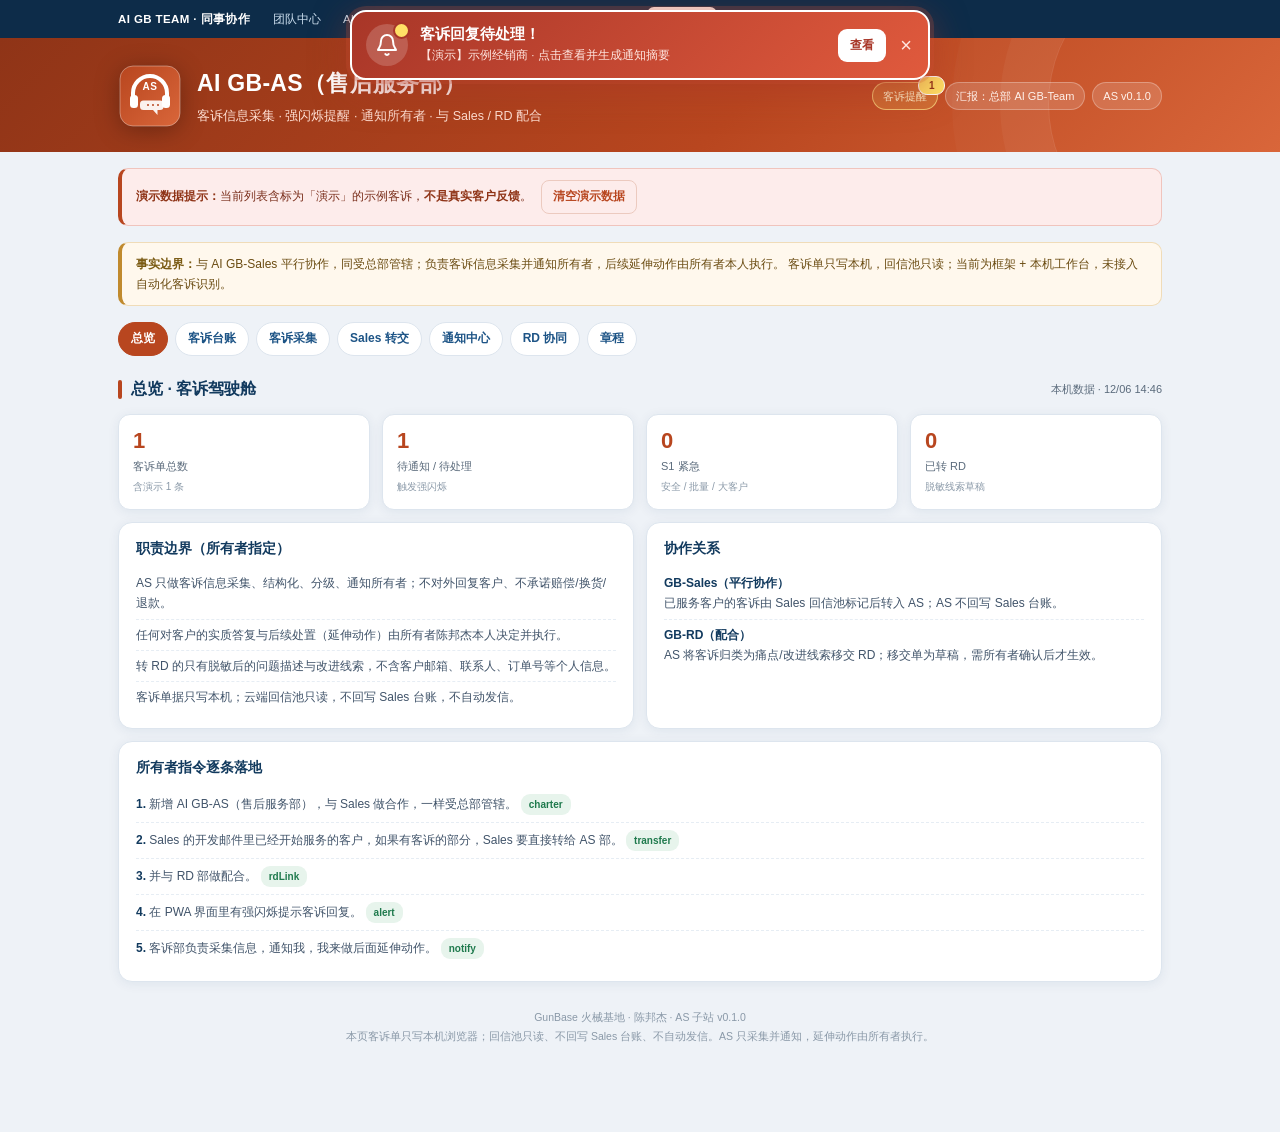
==== as/index.html @ 70950456 "feat(pm,as): 补齐 PM / AS 两个子站进仓库 — 修掉底部导航点了 404 事实：pm/ 与 as/ 于 2026-11-28 建好后只在本地，从未 git add， GitHub " ====
<!DOCTYPE html>
<html lang="zh-CN">
<head>
<meta charset="UTF-8">
<meta name="viewport" content="width=device-width, initial-scale=1.0, viewport-fit=cover">
<meta name="theme-color" content="#b8461f">
<meta name="robots" content="noindex">
<meta name="description" content="AI GB-AS（售后服务部）· 客诉采集、分级、强闪烁提醒与通知所有者">
<meta name="apple-mobile-web-app-capable" content="yes">
<meta name="mobile-web-app-capable" content="yes">
<meta name="apple-mobile-web-app-status-bar-style" content="black-translucent">
<meta name="apple-mobile-web-app-title" content="AI GB-AS">
<link rel="apple-touch-icon" href="./assets/apple-touch-icon.png">
<link rel="icon" type="image/png" sizes="192x192" href="./assets/icon-192.png">
<link rel="manifest" href="./manifest.webmanifest">
<title>AI GB-AS（售后服务部）</title>
<link rel="stylesheet" href="./style.css">
</head>
<body>
<div class="gb-verb" id="gbVerBar">
  <span class="gb-verb-t">发现新版本 <b id="gbVerNum"></b>，当前显示的是旧副本</span>
  <button type="button" class="gb-verb-go" id="gbVerGo">立即更新</button>
  <button type="button" class="gb-verb-x" id="gbVerX" aria-label="稍后">&#215;</button>
</div>
<div class="gb-bar"><div class="wrap">
  <span class="gb-brand">AI GB TEAM · 同事协作</span>
  <nav aria-label="同事导航">
    <a href="../index.html">团队中心</a>
    <a href="../sales/index.html">AI GB-Sales</a>
    <a href="../marketing/index.html">AI GB-MKT</a>
    <a href="../rd/index.html">AI GB-RD</a>
    <a href="../pm/index.html">AI GB-PM</a>
    <a class="here" href="./index.html">AI GB-AS</a>
    <a href="../fin/index.html?v=20261128b">Fin 🔒</a>
  </nav>
</div></div>
<header>
  <div class="wrap hd">
    <img src="./assets/as-logo.svg" alt="AI GB-AS 徽章" width="64" height="64">
    <div>
      <h1>AI GB-AS（售后服务部）</h1>
      <div class="sub" id="asSub">客诉信息采集 · 强闪烁提醒 · 通知所有者 · 与 Sales / RD 配合</div>
    </div>
    <div class="hd-pills">
      <span class="pill as-alert" id="asPill" data-n="0" title="有客诉回复待处理">客诉提醒</span>
      <span class="pill">汇报：总部 AI GB-Team</span>
      <span class="pill" id="verPill"></span>
    </div>
  </div>
</header>

<div class="wrap">
  <div class="notice demo" id="demoNotice" style="display:none">
    <b>演示数据提示：</b>当前列表含标为「演示」的示例客诉，<b>不是真实客户反馈</b>。
    <button class="btn" id="clearDemo" style="margin-left:6px">清空演示数据</button>
  </div>
  <div class="notice" id="truthNotice"></div>

  <div class="switcher" id="viewSwitch" role="tablist" aria-label="AS 工作台视图"></div>

  <!-- 总览 -->
  <section data-view="overview">
    <div class="sh"><span class="bar"></span><h2>总览 · 客诉驾驶舱</h2><span class="hint" id="ovMeta"></span></div>
    <div id="ovBody"></div>
  </section>

  <!-- 客诉台账 -->
  <section data-view="cases" hidden>
    <div class="sh"><span class="bar"></span><h2>客诉台账</h2><span class="hint" id="casesMeta"></span></div>
    <div id="casesBody"></div>
  </section>

  <!-- 采集 -->
  <section data-view="intake" hidden>
    <div class="sh"><span class="bar"></span><h2>客诉采集</h2><span class="hint">Sales 转交预填 / 手工录入 · 只存本机</span></div>
    <div class="card pad">
      <div class="form-grid" id="intakeForm"></div>
      <div style="margin-top:13px;display:flex;gap:8px;flex-wrap:wrap;align-items:center">
        <button class="btn primary" id="saveCase">保存为客诉单</button>
        <button class="btn ghost" id="resetForm">清空表单</button>
        <span style="font-size:10.5px;color:#9aa8b6">保存后立即触发提醒并生成通知摘要；AS 不自动对外发信。</span>
      </div>
    </div>
  </section>

  <!-- Sales 转交 -->
  <section data-view="transfer" hidden>
    <div class="sh"><span class="bar"></span><h2>Sales 转交 · 回信池</h2><span class="hint" id="transferMeta"></span></div>
    <div class="card pad" id="transferBody"></div>
  </section>

  <!-- 通知中心 -->
  <section data-view="notify" hidden>
    <div class="sh"><span class="bar"></span><h2>通知中心</h2><span class="hint" id="notifyMeta"></span></div>
    <div id="notifyBody"></div>
  </section>

  <!-- RD 协同 -->
  <section data-view="rd" hidden>
    <div class="sh"><span class="bar"></span><h2>与 AI GB-RD 配合</h2><span class="hint">脱敏痛点线索移交单草稿</span></div>
    <div id="rdBody"></div>
  </section>

  <!-- 章程 -->
  <section data-view="charter" hidden>
    <div class="sh"><span class="bar"></span><h2>角色章程与边界</h2><span class="hint">所有者指定 · 逐条可核对</span></div>
    <div id="charterBody"></div>
  </section>

  <footer>
    <div id="footMeta"></div>
    <div>本页客诉单只写本机浏览器；回信池只读、不回写 Sales 台账、不自动发信。AS 只采集并通知，延伸动作由所有者执行。</div>
  </footer>
</div>

<nav class="gb-tabbar" aria-label="同事切换">
  <a href="../index.html"><svg viewBox="0 0 24 24" fill="none" stroke="currentColor" stroke-width="2" stroke-linecap="round" stroke-linejoin="round"><path d="M3 10.5 12 3l9 7.5"/><path d="M5.5 9.5V21h13V9.5"/><path d="M10 21v-6h4v6"/></svg><span>团队中心</span></a>
  <a href="../sales/index.html"><svg viewBox="0 0 24 24" fill="none" stroke="currentColor" stroke-width="2" stroke-linecap="round" stroke-linejoin="round"><rect x="2.5" y="7" width="19" height="13" rx="2.5"/><path d="M8.5 7V5.2A1.2 1.2 0 0 1 9.7 4h4.6a1.2 1.2 0 0 1 1.2 1.2V7"/><path d="M2.5 12.5h19"/></svg><span>Sales</span></a>
  <a href="../marketing/index.html"><svg viewBox="0 0 24 24" fill="none" stroke="currentColor" stroke-width="2" stroke-linecap="round" stroke-linejoin="round"><path d="M3 10v4a1.5 1.5 0 0 0 1.5 1.5H7l6.5 4V4.5L7 8.5H4.5A1.5 1.5 0 0 0 3 10Z"/><path d="M17 8.5a4 4 0 0 1 0 7"/><path d="M7 15.5V20"/></svg><span>MKT</span></a>
  <a href="../rd/index.html"><svg viewBox="0 0 24 24" fill="none" stroke="currentColor" stroke-width="2" stroke-linecap="round" stroke-linejoin="round"><circle cx="12" cy="12" r="9"/><circle cx="12" cy="12" r="4.5"/><path d="M12 1.5v4M12 18.5v4M1.5 12h4M18.5 12h4"/></svg><span>RD</span></a>
  <a href="../pm/index.html"><svg viewBox="0 0 24 24" fill="none" stroke="currentColor" stroke-width="2" stroke-linecap="round" stroke-linejoin="round"><rect x="9" y="2.5" width="6" height="4" rx="1"/><rect x="2" y="17.5" width="6" height="4" rx="1"/><rect x="16" y="17.5" width="6" height="4" rx="1"/><path d="M12 6.5v5M5 17.5v-3h14v3"/></svg><span>PM</span></a>
  <a class="here" href="./index.html"><svg viewBox="0 0 24 24" fill="none" stroke="currentColor" stroke-width="2" stroke-linecap="round" stroke-linejoin="round"><path d="M4 14v-3a8 8 0 0 1 16 0v3"/><rect x="2.5" y="13" width="4" height="7" rx="2"/><rect x="17.5" y="13" width="4" height="7" rx="2"/><path d="M19.5 20a8 8 0 0 1-15 0"/></svg><span>AS</span></a>
  <a href="../fin/index.html?v=20261128b"><svg viewBox="0 0 24 24" fill="none" stroke="currentColor" stroke-width="2" stroke-linecap="round" stroke-linejoin="round"><rect x="3" y="4" width="18" height="16" rx="2"/><path d="M7 8h10M7 12h4M7 16h4"/></svg><span>Fin🔒</span></a>
</nav>

<!-- 强闪烁提醒横幅：客诉回复 -->
<div class="as-banner" id="asBanner" role="alert" aria-live="assertive">
  <div class="ab-ic"><svg viewBox="0 0 24 24" fill="none" stroke="currentColor" stroke-width="2" stroke-linecap="round" stroke-linejoin="round"><path d="M18 8a6 6 0 0 0-12 0c0 7-3 7-3 9h18c0-2-3-2-3-9"/><path d="M13.7 21a2 2 0 0 1-3.4 0"/></svg></div>
  <div class="ab-tx"><b id="abTitle">客诉回复待处理！</b><span id="abSub">点击查看客诉详情并生成通知</span></div>
  <button class="ab-go" id="abGo">查看</button>
  <button class="ab-x" id="abX" title="本次关闭">×</button>
</div>

<!-- 客诉详情/通知抽屉 -->
<div class="as-drawer" id="asDrawer">
  <div class="as-panel">
    <div class="ap-hd">
      <div class="ic"><svg viewBox="0 0 24 24" fill="none" stroke="currentColor" stroke-width="2" stroke-linecap="round" stroke-linejoin="round"><path d="M18 8a6 6 0 0 0-12 0c0 7-3 7-3 9h18c0-2-3-2-3-9"/><path d="M13.7 21a2 2 0 0 1-3.4 0"/></svg></div>
      <div><b>客诉详情 · 通知摘要</b><span id="apMeta">本机采集 · 不自动外发</span></div>
      <button class="x" id="apClose">×</button>
    </div>
    <div class="ap-body" id="apBody"></div>
    <div class="ap-ft">
      <button class="btn ghost" id="apSound" title="开关提示音">🔔</button>
      <div class="info" id="apInfo">复制通知摘要后由所有者自行发送；AS 不代发、不代答复。</div>
      <button class="btn ghost" id="apLater">稍后</button>
      <button class="btn primary" id="apCopy">复制通知摘要</button>
    </div>
  </div>
</div>

<div class="toast" id="toast"></div>

<script src="../shared/gb-team.js"></script>
<script src="./data.js"></script>
<script src="./app.js"></script>
<script src="../shared/tabbar.js"></script>
</body>
</html>
---- as/style.css ----
/* AI GB-AS（售后服务部）· 样式
 * 浅底深字；品牌色=砖红/赤陶，与 Sales 蓝、RD 紫、PM 靛、Fin 深蓝区分。
 * 强闪烁提醒沿用全站 reply-banner 模式并加强（红底 + 发光 + 文字闪烁 + 角标）。
 */
:root{
  --bg:#eef2f7;--card:#fff;--ink:#16212e;--sub:#5b6b7c;--line:#dde5ee;
  --navy:#123a5e;--navy2:#1d5486;--as:#b8461f;--as2:#d9663a;
  --green:#1f7a4d;--greenbg:#e7f4ec;--amber:#9a6b12;--amberbg:#fbf1d9;
  --red:#a83628;--redbg:#fdeceb;--purple:#6b4a9c;--purplebg:#f0ebf8;
  --teal:#126b6b;--tealbg:#e4f2f1;--shadow:0 2px 12px rgba(18,58,94,.07);--r:14px;
}
*{box-sizing:border-box;margin:0;padding:0}
body{background:var(--bg);color:var(--ink);font:15px/1.65 -apple-system,BlinkMacSystemFont,"PingFang SC","Hiragino Sans GB","Microsoft YaHei",sans-serif;padding-bottom:78px;-webkit-font-smoothing:antialiased}
.wrap{max-width:1080px;margin:0 auto;padding:0 18px}

.gb-verb{display:none;position:sticky;top:0;z-index:1200;background:#fff3d9;border-bottom:1px solid #efd5a0;padding:8px 16px;align-items:center;gap:10px;font-size:12.5px;color:#6b4c12}
.gb-verb.show{display:flex}.gb-verb-t{flex:1}
.gb-verb button{font:inherit;border:1px solid #d6b978;background:#fff;border-radius:7px;padding:3px 9px;cursor:pointer;color:#6b4c12}
.gb-bar{background:#0d2c49;color:#cfe0ef;font-size:11.5px}
.gb-bar>.wrap{display:flex;align-items:center;gap:14px;min-height:38px;flex-wrap:wrap;padding-top:5px;padding-bottom:5px}
.gb-brand{font-weight:800;color:#fff;letter-spacing:.4px}
.gb-bar nav{display:flex;gap:4px;flex-wrap:wrap}
.gb-bar nav a{color:#c9dcec;text-decoration:none;padding:3px 9px;border-radius:7px;white-space:nowrap}
.gb-bar nav a.here{background:#fff;color:#0f3252;font-weight:800}

header{background:linear-gradient(135deg,#8f3417 0%,#b8461f 58%,#d9663a 100%);color:#fff;padding:26px 0 24px;position:relative;overflow:hidden}
header::before{content:"";position:absolute;right:-60px;top:-80px;width:290px;height:290px;border:1px solid rgba(255,255,255,.12);border-radius:50%;box-shadow:0 0 0 48px rgba(255,255,255,.04),0 0 0 96px rgba(255,255,255,.025)}
header .hd{display:flex;align-items:center;gap:15px;flex-wrap:wrap;position:relative;z-index:1}
header img{width:64px;height:64px;filter:drop-shadow(0 4px 12px rgba(0,0,0,.3))}
header h1{font-size:23px;font-weight:800;letter-spacing:.3px}
header .sub{font-size:12.5px;color:#ffe0d4;margin-top:3px}
.hd-pills{margin-left:auto;display:flex;gap:7px;flex-wrap:wrap}
.pill{background:rgba(255,255,255,.15);border:1px solid rgba(255,255,255,.28);padding:4px 10px;border-radius:18px;font-size:11px;color:#fff2ec;cursor:pointer}
.pill.as-alert{position:relative;background:rgba(255,224,102,.2);border-color:rgba(255,230,140,.7);color:#fff6d0;display:none}
.pill.as-alert.show{display:inline-flex;animation:asBlink 1s steps(2,start) infinite}
.pill.as-alert::after{content:attr(data-n);position:absolute;top:-7px;right:-8px;min-width:17px;height:17px;padding:0 4px;border-radius:9px;background:#ffe066;color:#8f3417;font-size:10px;font-weight:800;line-height:17px;text-align:center;border:1.5px solid #fff}

.notice{margin:16px 0 0;background:#fff8ed;border:1px solid #f0dcb8;border-left:4px solid #c08a2e;border-radius:10px;padding:11px 14px;font-size:12px;color:#6b4c12;line-height:1.7}
.notice b{color:#7a5a12}
.notice.demo{background:#fdeceb;border-color:#f0c4bd;border-left-color:var(--as);color:#7a2f1c}
.notice.demo b{color:#8f3417}
.switcher{display:flex;gap:7px;flex-wrap:wrap;margin:16px 0 4px}
.switcher button{font:inherit;font-size:12px;font-weight:700;cursor:pointer;border:1px solid var(--line);background:#fff;color:var(--navy2);padding:6px 12px;border-radius:20px}
.switcher button.on{background:var(--as);border-color:var(--as);color:#fff}
section{margin-top:20px}
section[hidden]{display:none}
.sh{display:flex;align-items:center;gap:9px;margin-bottom:11px;flex-wrap:wrap}
.sh .bar{width:4px;height:19px;background:var(--as);border-radius:2px}
.sh h2{font-size:16px;color:var(--navy);font-weight:750}
.sh .hint{font-size:11px;color:var(--sub);margin-left:auto}
.card{background:var(--card);border:1px solid var(--line);border-radius:var(--r);box-shadow:var(--shadow);overflow:hidden}
.pad{padding:15px 17px}
.card h3{font-size:13.5px;color:var(--navy);margin-bottom:8px}
.card p{font-size:12px;color:#41546a;line-height:1.75}
.grid{display:grid;gap:12px}
.g2{grid-template-columns:repeat(auto-fit,minmax(300px,1fr))}
.g3{grid-template-columns:repeat(auto-fit,minmax(210px,1fr))}
.kpi{background:#fff;border:1px solid var(--line);border-radius:12px;padding:13px 14px;box-shadow:var(--shadow)}
.kpi b{display:block;font-size:22px;font-weight:800;color:var(--as);line-height:1.2}
.kpi span{display:block;font-size:11px;color:var(--sub);margin-top:3px}
.kpi small{display:block;font-size:10px;color:#8a99a8;margin-top:4px}
.tag{display:inline-block;font-size:10px;font-weight:750;padding:2px 8px;border-radius:9px;background:#f0f5fa;color:var(--navy2);margin:2px 4px 2px 0}
.tag.g{background:var(--greenbg);color:var(--green)}
.tag.a{background:var(--amberbg);color:var(--amber)}
.tag.r{background:var(--redbg);color:var(--red)}
.tag.p{background:var(--purplebg);color:var(--purple)}
.tag.t{background:var(--tealbg);color:var(--teal)}
.tag.demo{background:#fff3d9;color:#8a5a12}
table{width:100%;border-collapse:collapse;font-size:12px}
th,td{text-align:left;padding:9px 10px;border-bottom:1px solid var(--line);vertical-align:top}
th{background:#f6f9fc;color:var(--navy);font-weight:750;font-size:11px;white-space:nowrap}
tr:last-child td{border-bottom:none}
.scroll{overflow-x:auto}
ul.clean{list-style:none;padding:0}
ul.clean li{font-size:12px;color:#41546a;line-height:1.7;padding:5px 0;border-bottom:1px dashed #e6edf4}
ul.clean li:last-child{border-bottom:none}
ul.clean li b{color:var(--navy)}
.mono{font-family:ui-monospace,SFMono-Regular,Menlo,Consolas,monospace;font-size:11.5px;white-space:pre-wrap;word-break:break-word;background:#f7f9fc;border:1px solid var(--line);border-radius:10px;padding:13px;color:#23384d;max-height:360px;overflow:auto}
.btn{font:inherit;font-size:11.5px;font-weight:750;cursor:pointer;border:1px solid #eccabf;background:var(--redbg);color:var(--as);border-radius:8px;padding:6px 11px}
.btn:hover{background:#f9dcd4}
.btn.primary{background:var(--as);border-color:var(--as);color:#fff}
.btn.primary:hover{background:#9c3a19}
.btn.ghost{background:#eef2f7;border-color:var(--line);color:var(--navy2)}

/* 客诉单卡片 */
.cs-item{background:#fff;border:1px solid var(--line);border-left:4px solid var(--as);border-radius:11px;padding:12px 14px;margin-bottom:10px;box-shadow:var(--shadow)}
.cs-item.s1{border-left-color:#a83628}.cs-item.s2{border-left-color:#b8860b}.cs-item.s3{border-left-color:#1d5486}
.cs-item.archived{opacity:.66}
.cs-meta{display:flex;gap:7px;flex-wrap:wrap;align-items:center;margin-bottom:6px}
.cs-meta .sev{font-size:9.5px;font-weight:800;letter-spacing:.4px;color:#fff;padding:2px 8px;border-radius:10px}
.cs-meta .sev.s1{background:#a83628}.cs-meta .sev.s2{background:#b8860b}.cs-meta .sev.s3{background:#1d5486}
.cs-meta .due{font-size:9.5px;font-weight:800;background:#ffe066;color:#8f3417;padding:2px 8px;border-radius:10px;animation:asBlink 1s steps(2,start) infinite}
.cs-meta .dt{font-size:10.5px;color:#8a97a6;margin-left:auto}
.cs-title{font-size:12.5px;color:var(--navy);font-weight:750;word-break:break-word}
.cs-body{font-size:11.5px;color:#41546a;line-height:1.65;margin-top:5px;background:#f8fafc;border-radius:7px;padding:7px 9px;word-break:break-word}
.cs-foot{display:flex;gap:7px;flex-wrap:wrap;margin-top:8px;align-items:center}
.cs-foot .sp{flex:1}

/* 采集表单 */
.form-grid{display:grid;grid-template-columns:repeat(auto-fit,minmax(215px,1fr));gap:11px}
.fld{display:flex;flex-direction:column;gap:4px}
.fld.full{grid-column:1/-1}
.fld label{font-size:11px;font-weight:750;color:var(--navy)}
.fld label i{color:var(--as);font-style:normal}
.fld input,.fld select,.fld textarea{font:inherit;font-size:12px;border:1px solid #cdd9e5;border-radius:8px;padding:8px 9px;background:#fff;color:var(--ink);width:100%}
.fld textarea{min-height:78px;resize:vertical}
.fld .hint{font-size:10px;color:#9aa8b6}

/* 回信池转交候选 */
.inbox-item{display:flex;gap:11px;padding:11px 0;border-bottom:1px dashed var(--line);align-items:flex-start}
.inbox-item:last-child{border-bottom:none}
.inbox-item .ib-ic{width:34px;height:34px;border-radius:9px;background:var(--redbg);color:var(--as);display:flex;align-items:center;justify-content:center;flex:0 0 auto;font-size:16px}
.inbox-item .ib-c{flex:1;min-width:0}
.inbox-item .ib-from{font-size:12px;font-weight:750;color:var(--navy);word-break:break-all}
.inbox-item .ib-subj{font-size:11.5px;color:#334454;margin-top:2px;font-weight:600}
.inbox-item .ib-pv{font-size:11px;color:var(--sub);line-height:1.55;margin-top:4px;background:#f6f9fc;border-radius:7px;padding:6px 8px;word-break:break-word}
.inbox-item .ib-act{flex:0 0 auto}
.inbox-empty{text-align:center;color:var(--sub);font-size:12px;padding:28px 16px;line-height:1.7}

/* ===== 强闪烁提醒横幅（客诉回复） ===== */
.as-banner{position:fixed;left:50%;transform:translateX(-50%) translateY(-150%);top:calc(10px + env(safe-area-inset-top));z-index:1500;width:min(580px,calc(100vw - 24px));
  background:linear-gradient(135deg,#a83628,#e05a3d);color:#fff;border:2px solid #fff;border-radius:16px;padding:12px 14px;display:flex;align-items:center;gap:12px;
  box-shadow:0 10px 36px rgba(168,54,40,.55),0 0 0 4px rgba(224,90,61,.22);cursor:pointer;opacity:0;
  transition:transform .4s cubic-bezier(.2,1.4,.4,1),opacity .4s;animation:asGlow 1.05s ease-in-out infinite}
.as-banner.show{transform:translateX(-50%) translateY(0);opacity:1}
@keyframes asGlow{0%,100%{box-shadow:0 10px 36px rgba(168,54,40,.55),0 0 0 4px rgba(224,90,61,.14);filter:brightness(1)}50%{box-shadow:0 10px 44px rgba(224,90,61,.85),0 0 0 10px rgba(224,90,61,0);filter:brightness(1.14)}}
.as-banner .ab-ic{position:relative;width:42px;height:42px;flex:0 0 auto;border-radius:50%;background:rgba(255,255,255,.18);display:flex;align-items:center;justify-content:center}
.as-banner .ab-ic svg{width:24px;height:24px}
.as-banner .ab-ic::after{content:"";position:absolute;top:-2px;right:-2px;width:13px;height:13px;border-radius:50%;background:#ffe066;border:2px solid #a83628;animation:asDot .85s ease-in-out infinite}
@keyframes asDot{0%,100%{transform:scale(1);opacity:1}50%{transform:scale(1.4);opacity:.65}}
.as-banner .ab-tx{flex:1;min-width:0}
.as-banner .ab-tx b{font-size:14.5px;display:block;line-height:1.3;animation:asBlink .9s steps(2,start) infinite}
@keyframes asBlink{0%,100%{opacity:1}50%{opacity:.3}}
.as-banner .ab-tx span{font-size:11.5px;color:#ffe6e0;display:block;margin-top:2px;white-space:nowrap;overflow:hidden;text-overflow:ellipsis}
.as-banner .ab-go{background:#fff;color:#a83628;border:none;border-radius:9px;padding:8px 12px;font-size:12px;font-weight:800;cursor:pointer;font-family:inherit;flex:0 0 auto}
.as-banner .ab-x{background:transparent;color:#ffe6e0;border:none;font-size:20px;cursor:pointer;flex:0 0 auto;padding:0 2px;line-height:1}

/* 抽屉 */
.as-drawer{position:fixed;inset:0;background:rgba(12,28,45,.5);z-index:1600;display:none;align-items:flex-end;justify-content:center;backdrop-filter:blur(2px)}
.as-drawer.show{display:flex;animation:fadeIn .2s ease}
@keyframes fadeIn{from{opacity:0}to{opacity:1}}
.as-panel{background:#fff;width:min(680px,100%);max-height:84vh;border-radius:18px 18px 0 0;display:flex;flex-direction:column;overflow:hidden;box-shadow:0 -10px 40px rgba(0,0,0,.25);animation:slideUp .28s cubic-bezier(.2,1,.3,1)}
@keyframes slideUp{from{transform:translateY(40px);opacity:.6}to{transform:none;opacity:1}}
.as-panel .ap-hd{background:linear-gradient(135deg,#8f3417,#b8461f);color:#fff;padding:15px 18px;display:flex;align-items:center;gap:11px;flex:0 0 auto}
.as-panel .ap-hd .ic{width:36px;height:36px;border-radius:9px;background:rgba(255,255,255,.16);display:flex;align-items:center;justify-content:center;flex:0 0 auto}
.as-panel .ap-hd .ic svg{width:21px;height:21px}
.as-panel .ap-hd b{font-size:15.5px;display:block}.as-panel .ap-hd span{font-size:11px;color:#ffd8cc}
.as-panel .ap-hd .x{margin-left:auto;background:rgba(255,255,255,.15);border:none;color:#fff;width:30px;height:30px;border-radius:50%;font-size:19px;cursor:pointer;line-height:1}
.as-panel .ap-body{overflow-y:auto;padding:12px 14px;background:#f7f9fc;flex:1 1 auto}
.as-panel .ap-ft{padding:11px 14px;border-top:1px solid var(--line);display:flex;align-items:center;gap:10px;flex:0 0 auto;background:#fff;flex-wrap:wrap}
.as-panel .ap-ft .info{flex:1;font-size:11px;color:var(--sub);line-height:1.5;min-width:160px}

.toast{position:fixed;left:50%;bottom:96px;transform:translateX(-50%) translateY(16px);background:#0d2c49;color:#fff;font-size:12.5px;font-weight:650;padding:9px 16px;border-radius:999px;box-shadow:0 6px 20px rgba(13,44,73,.28);opacity:0;transition:.22s;z-index:9999;pointer-events:none;white-space:nowrap;max-width:92vw;overflow:hidden;text-overflow:ellipsis}
.toast.show{opacity:1;transform:translateX(-50%) translateY(0)}

footer{margin:26px 0 8px;text-align:center;font-size:10.5px;color:#8a99a8;line-height:1.8}
.gb-tabbar{display:none}
@media(max-width:720px){
  header .hd img{width:52px;height:52px}
  header h1{font-size:19px}
  .hd-pills{margin-left:0}
  .sh .hint{margin-left:0}
  .gb-tabbar{display:grid;grid-template-columns:repeat(7,minmax(0,1fr));gap:3px;position:fixed;left:0;right:0;bottom:0;z-index:1400;background:#0d2c49;padding:6px 6px calc(6px + env(safe-area-inset-bottom,0px));border-top:1px solid rgba(255,255,255,.18)}
  .gb-tabbar a{display:flex;flex-direction:column;align-items:center;justify-content:center;gap:3px;min-height:48px;border-radius:10px;text-decoration:none;color:#c9dcec;font-size:8.5px;font-weight:700;line-height:1.1;white-space:nowrap;overflow:hidden;text-overflow:ellipsis}
  .gb-tabbar a svg{width:18px;height:18px;display:block;flex:0 0 auto}
  .gb-tabbar a.here{color:#0f3252;background:#fff}
  .as-banner{padding:10px 11px;gap:9px}.as-banner .ab-ic{width:36px;height:36px}.as-banner .ab-go{padding:7px 9px;font-size:11px}
}
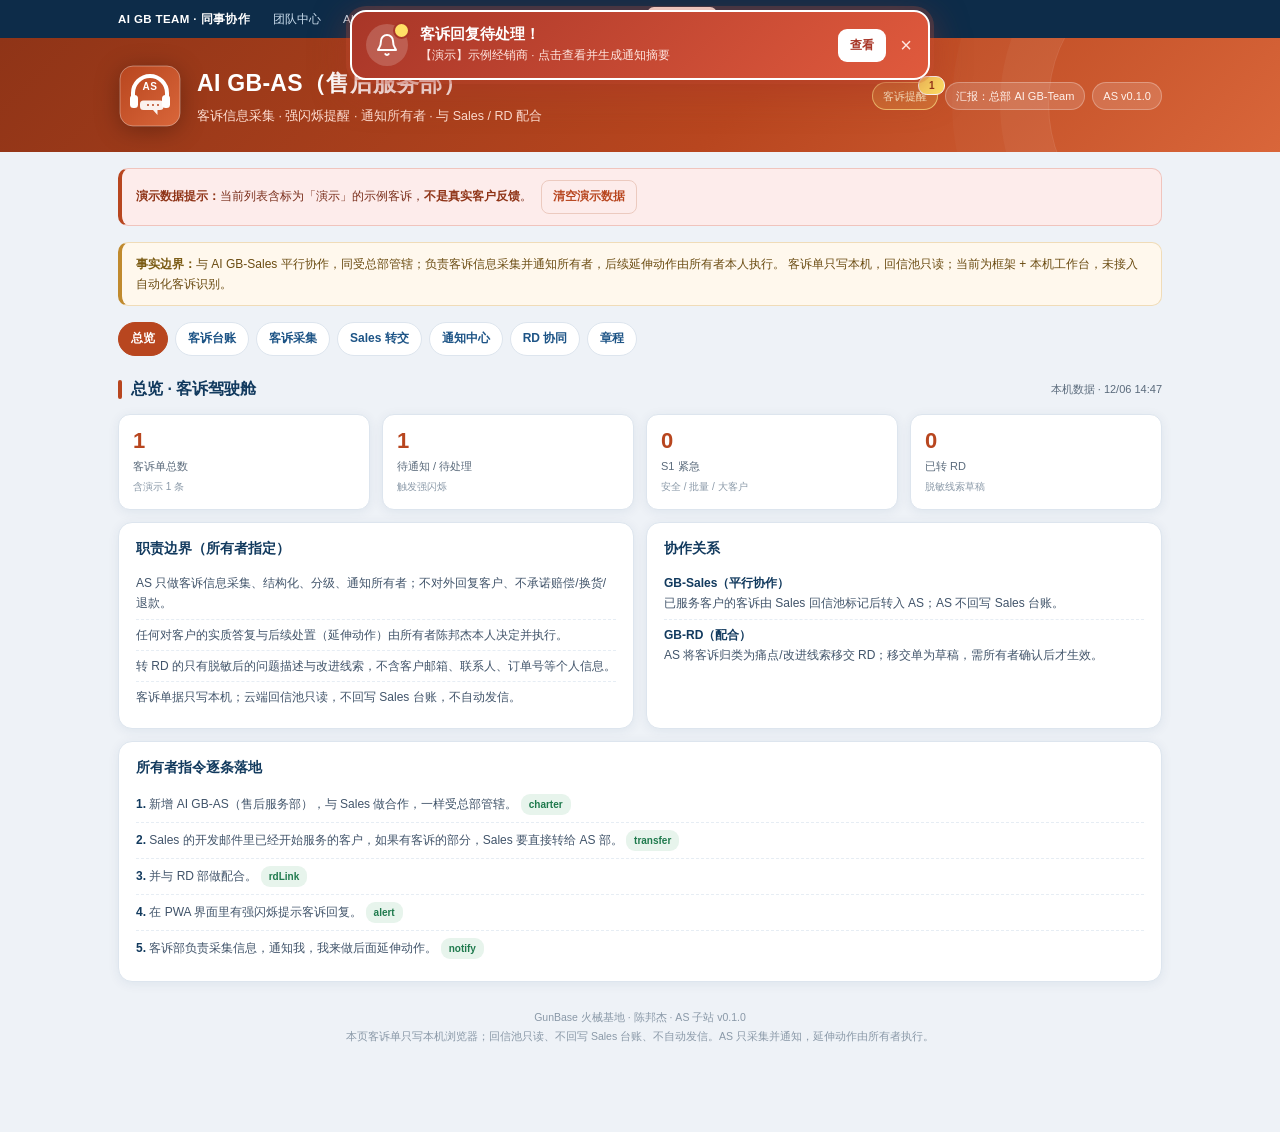
==== commit e2929a81: "fix(nav): 底栏一律用站内绝对路径（ROOT 从脚本自身地址推），不再依赖 ../ 相对深度 - 页面被打开在非预期深度（带尾斜杠/子目录里再点/少一层）时，相对路径会拼成   /ai-gb-" ====
--- a/as/index.html
+++ b/as/index.html
@@ -2,6 +2,7 @@
 <html lang="zh-CN">
 <head>
 <meta charset="UTF-8">
+<meta name="gb-build" content="20261128l">
 <meta name="viewport" content="width=device-width, initial-scale=1.0, viewport-fit=cover">
 <meta name="theme-color" content="#b8461f">
 <meta name="robots" content="noindex">
@@ -114,13 +115,13 @@
 </div>
 
 <nav class="gb-tabbar" aria-label="同事切换">
-  <a href="../index.html"><svg viewBox="0 0 24 24" fill="none" stroke="currentColor" stroke-width="2" stroke-linecap="round" stroke-linejoin="round"><path d="M3 10.5 12 3l9 7.5"/><path d="M5.5 9.5V21h13V9.5"/><path d="M10 21v-6h4v6"/></svg><span>团队中心</span></a>
-  <a href="../sales/index.html"><svg viewBox="0 0 24 24" fill="none" stroke="currentColor" stroke-width="2" stroke-linecap="round" stroke-linejoin="round"><rect x="2.5" y="7" width="19" height="13" rx="2.5"/><path d="M8.5 7V5.2A1.2 1.2 0 0 1 9.7 4h4.6a1.2 1.2 0 0 1 1.2 1.2V7"/><path d="M2.5 12.5h19"/></svg><span>Sales</span></a>
-  <a href="../marketing/index.html"><svg viewBox="0 0 24 24" fill="none" stroke="currentColor" stroke-width="2" stroke-linecap="round" stroke-linejoin="round"><path d="M3 10v4a1.5 1.5 0 0 0 1.5 1.5H7l6.5 4V4.5L7 8.5H4.5A1.5 1.5 0 0 0 3 10Z"/><path d="M17 8.5a4 4 0 0 1 0 7"/><path d="M7 15.5V20"/></svg><span>MKT</span></a>
-  <a href="../rd/index.html"><svg viewBox="0 0 24 24" fill="none" stroke="currentColor" stroke-width="2" stroke-linecap="round" stroke-linejoin="round"><circle cx="12" cy="12" r="9"/><circle cx="12" cy="12" r="4.5"/><path d="M12 1.5v4M12 18.5v4M1.5 12h4M18.5 12h4"/></svg><span>RD</span></a>
-  <a href="../pm/index.html"><svg viewBox="0 0 24 24" fill="none" stroke="currentColor" stroke-width="2" stroke-linecap="round" stroke-linejoin="round"><rect x="9" y="2.5" width="6" height="4" rx="1"/><rect x="2" y="17.5" width="6" height="4" rx="1"/><rect x="16" y="17.5" width="6" height="4" rx="1"/><path d="M12 6.5v5M5 17.5v-3h14v3"/></svg><span>PM</span></a>
-  <a class="here" href="./index.html"><svg viewBox="0 0 24 24" fill="none" stroke="currentColor" stroke-width="2" stroke-linecap="round" stroke-linejoin="round"><path d="M4 14v-3a8 8 0 0 1 16 0v3"/><rect x="2.5" y="13" width="4" height="7" rx="2"/><rect x="17.5" y="13" width="4" height="7" rx="2"/><path d="M19.5 20a8 8 0 0 1-15 0"/></svg><span>AS</span></a>
-  <a href="../fin/index.html?v=20261128b"><svg viewBox="0 0 24 24" fill="none" stroke="currentColor" stroke-width="2" stroke-linecap="round" stroke-linejoin="round"><rect x="3" y="4" width="18" height="16" rx="2"/><path d="M7 8h10M7 12h4M7 16h4"/></svg><span>Fin🔒</span></a>
+  <a href="/ai-gb-hub/index.html"><svg viewBox="0 0 24 24" fill="none" stroke="currentColor" stroke-width="2" stroke-linecap="round" stroke-linejoin="round"><path d="M3 10.5 12 3l9 7.5"/><path d="M5.5 9.5V21h13V9.5"/><path d="M10 21v-6h4v6"/></svg><span>团队中心</span></a>
+  <a href="/ai-gb-hub/sales/index.html"><svg viewBox="0 0 24 24" fill="none" stroke="currentColor" stroke-width="2" stroke-linecap="round" stroke-linejoin="round"><rect x="2.5" y="7" width="19" height="13" rx="2.5"/><path d="M8.5 7V5.2A1.2 1.2 0 0 1 9.7 4h4.6a1.2 1.2 0 0 1 1.2 1.2V7"/><path d="M2.5 12.5h19"/></svg><span>Sales</span></a>
+  <a href="/ai-gb-hub/marketing/index.html"><svg viewBox="0 0 24 24" fill="none" stroke="currentColor" stroke-width="2" stroke-linecap="round" stroke-linejoin="round"><path d="M3 10v4a1.5 1.5 0 0 0 1.5 1.5H7l6.5 4V4.5L7 8.5H4.5A1.5 1.5 0 0 0 3 10Z"/><path d="M17 8.5a4 4 0 0 1 0 7"/><path d="M7 15.5V20"/></svg><span>MKT</span></a>
+  <a href="/ai-gb-hub/rd/index.html"><svg viewBox="0 0 24 24" fill="none" stroke="currentColor" stroke-width="2" stroke-linecap="round" stroke-linejoin="round"><circle cx="12" cy="12" r="9"/><circle cx="12" cy="12" r="4.5"/><path d="M12 1.5v4M12 18.5v4M1.5 12h4M18.5 12h4"/></svg><span>RD</span></a>
+  <a href="/ai-gb-hub/pm/index.html"><svg viewBox="0 0 24 24" fill="none" stroke="currentColor" stroke-width="2" stroke-linecap="round" stroke-linejoin="round"><rect x="9" y="2.5" width="6" height="4" rx="1"/><rect x="2" y="17.5" width="6" height="4" rx="1"/><rect x="16" y="17.5" width="6" height="4" rx="1"/><path d="M12 6.5v5M5 17.5v-3h14v3"/></svg><span>PM</span></a>
+  <a class="here" href="/ai-gb-hub/index.html"><svg viewBox="0 0 24 24" fill="none" stroke="currentColor" stroke-width="2" stroke-linecap="round" stroke-linejoin="round"><path d="M4 14v-3a8 8 0 0 1 16 0v3"/><rect x="2.5" y="13" width="4" height="7" rx="2"/><rect x="17.5" y="13" width="4" height="7" rx="2"/><path d="M19.5 20a8 8 0 0 1-15 0"/></svg><span>AS</span></a>
+  <a href="/ai-gb-hub/fin/index.html?v=20261128b"><svg viewBox="0 0 24 24" fill="none" stroke="currentColor" stroke-width="2" stroke-linecap="round" stroke-linejoin="round"><rect x="3" y="4" width="18" height="16" rx="2"/><path d="M7 8h10M7 12h4M7 16h4"/></svg><span>Fin🔒</span></a>
 </nav>
 
 <!-- 强闪烁提醒横幅：客诉回复 -->
@@ -154,6 +155,23 @@
 <script src="../shared/gb-team.js"></script>
 <script src="./data.js"></script>
 <script src="./app.js"></script>
-<script src="../shared/tabbar.js"></script>
+<script src="../shared/tabbar.js?v=20261128l"></script>
+<script>
+/* 导航自愈：老缓存里的 tabbar.js 只认 5 个标签，会把 PM / AS 删掉。
+   检测到底部标签不足 7 个时自动重载一次（每会话只刷一次，不会循环）。 */
+(function () {
+  function fix() {
+    var nav = document.querySelector('.gb-tabbar');
+    if (!nav || nav.querySelectorAll('a').length >= 7) return;
+    try {
+      if (sessionStorage.getItem('gbNavFix')) return;
+      sessionStorage.setItem('gbNavFix', '1');
+    } catch (e) { return; }
+    setTimeout(function () { location.reload(); }, 90);
+  }
+  window.addEventListener('load', function () { setTimeout(fix, 900); });
+})();
+</script>
+<script src="../shared/gb-bfcache-heal.js?v=20261128l"></script>
 </body>
 </html>
